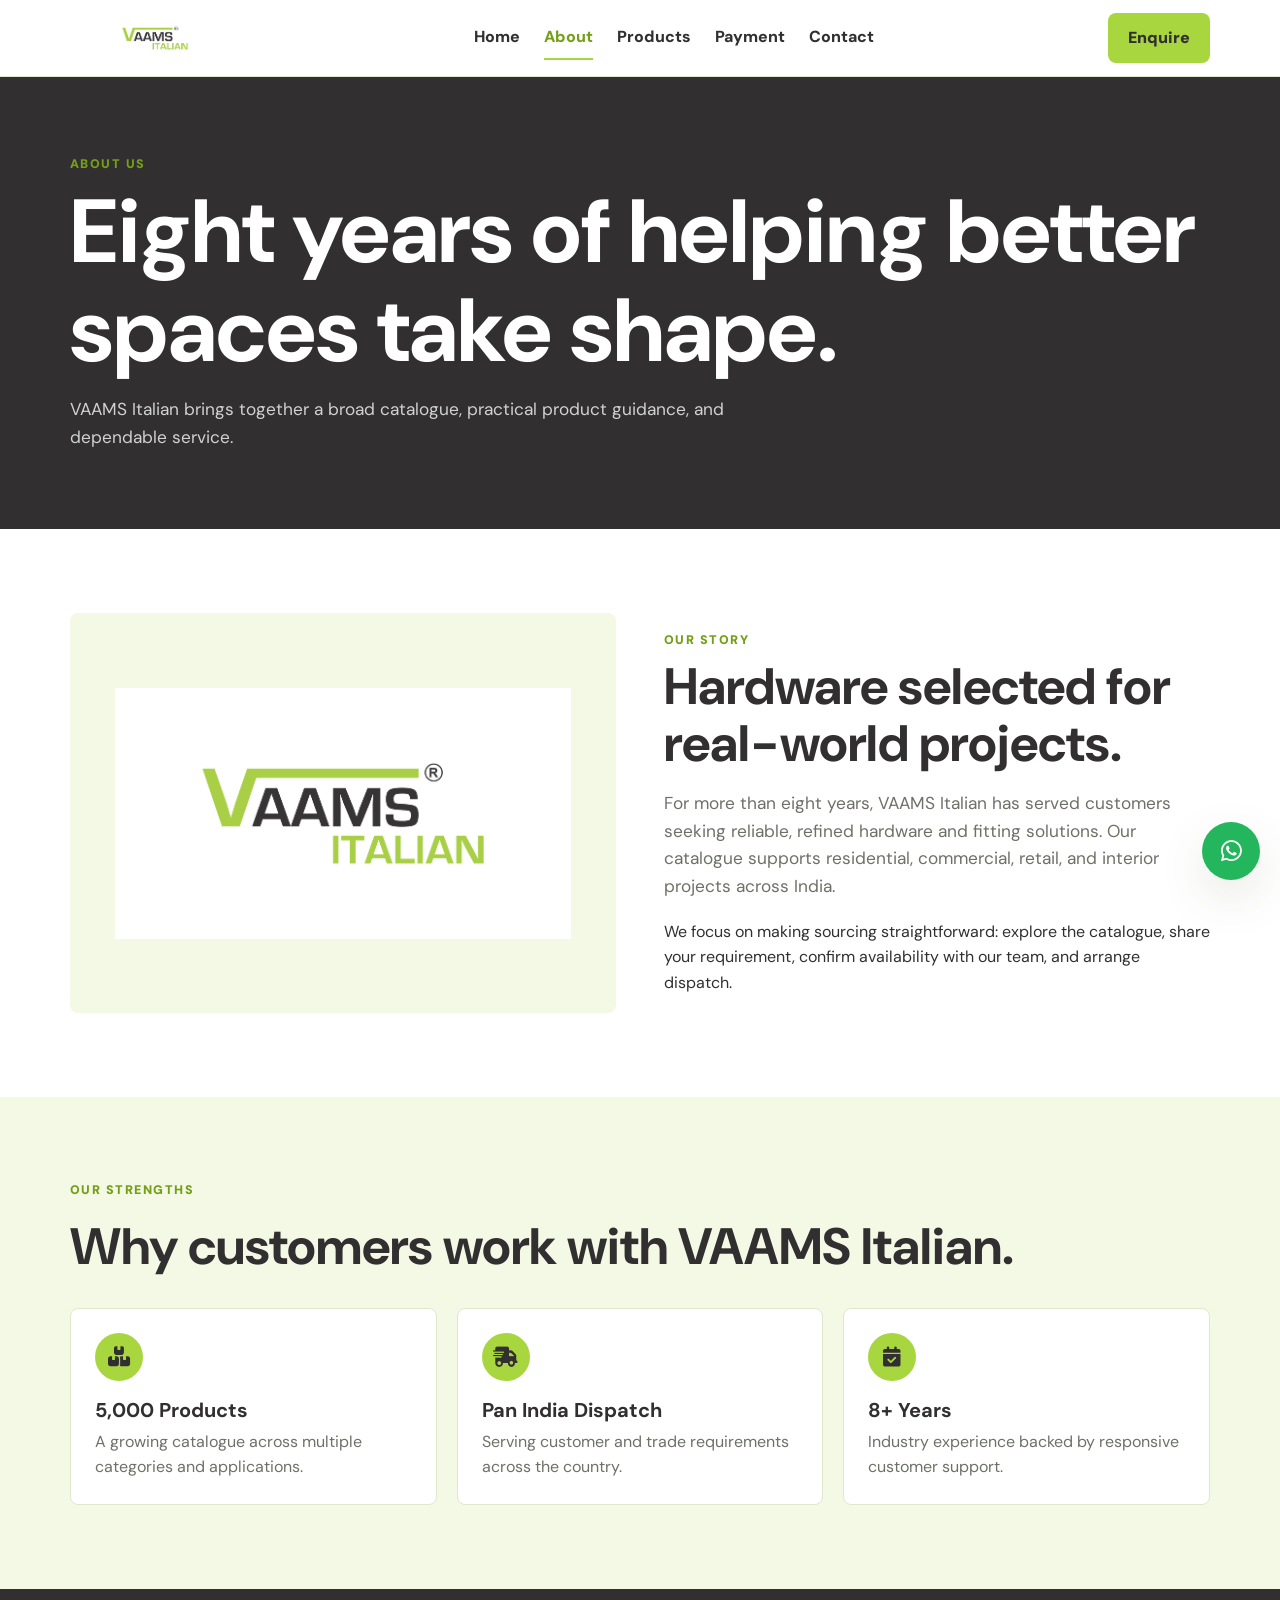
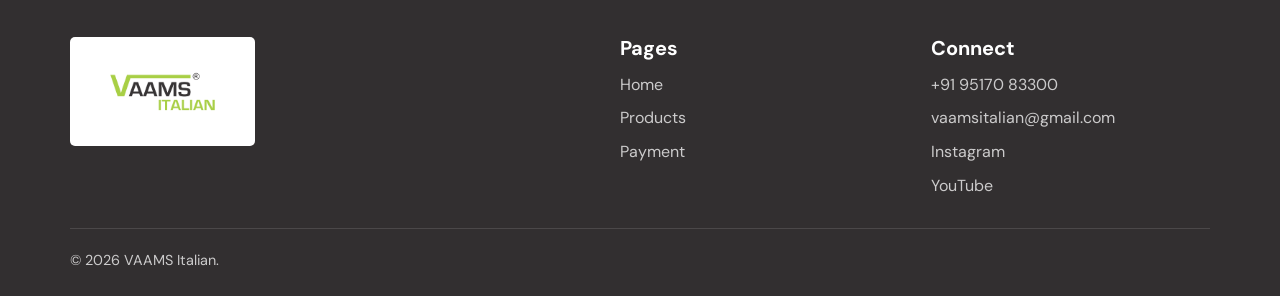
==== about.html @ 6707b345 "Rebuild VAAMS Italian static website" ====
<!doctype html><html lang="en"><head><meta charset="utf-8"><meta name="viewport" content="width=device-width,initial-scale=1"><title>About | VAAMS Italian</title><link rel="preconnect" href="https://fonts.googleapis.com"><link rel="preconnect" href="https://fonts.gstatic.com" crossorigin><link href="https://fonts.googleapis.com/css2?family=DM+Sans:wght@400;500;600;700;800;900&display=swap" rel="stylesheet"><link rel="stylesheet" href="https://cdnjs.cloudflare.com/ajax/libs/font-awesome/6.5.2/css/all.min.css"><link rel="stylesheet" href="style.css"></head><body>
<header class="site-header"><nav class="container nav"><a class="logo" href="index.html"><img src="assets/vaams-logo.png" alt="VAAMS Italian"></a><div class="nav-links"><a href="index.html">Home</a><a href="about.html">About</a><a href="products.html">Products</a><a href="payment.html">Payment</a><a href="contact.html">Contact</a></div><div class="nav-actions"><a class="btn" data-whatsapp target="_blank">Enquire</a><button class="menu-toggle" aria-label="Open menu"><i class="fa-solid fa-bars"></i></button></div></nav></header>
<main><section class="page-hero"><div class="container"><p class="eyebrow">About us</p><h1>Eight years of helping better spaces take shape.</h1><p class="lead">VAAMS Italian brings together a broad catalogue, practical product guidance, and dependable service.</p></div></section><section class="section"><div class="container split"><div class="brand-showcase"><img src="assets/vaams-logo.png" alt="VAAMS Italian logo"></div><div><p class="eyebrow">Our story</p><h2>Hardware selected for real-world projects.</h2><p class="lead" style="margin-top:18px">For more than eight years, VAAMS Italian has served customers seeking reliable, refined hardware and fitting solutions. Our catalogue supports residential, commercial, retail, and interior projects across India.</p><p style="margin-top:18px">We focus on making sourcing straightforward: explore the catalogue, share your requirement, confirm availability with our team, and arrange dispatch.</p></div></div></section><section class="section soft-section"><div class="container"><div class="section-head"><p class="eyebrow">Our strengths</p><h2>Why customers work with VAAMS Italian.</h2></div><div class="feature-grid"><article class="feature-card"><span class="feature-icon"><i class="fa-solid fa-boxes-stacked"></i></span><h3>5,000 Products</h3><p>A growing catalogue across multiple categories and applications.</p></article><article class="feature-card"><span class="feature-icon"><i class="fa-solid fa-truck-fast"></i></span><h3>Pan India Dispatch</h3><p>Serving customer and trade requirements across the country.</p></article><article class="feature-card"><span class="feature-icon"><i class="fa-solid fa-calendar-check"></i></span><h3>8+ Years</h3><p>Industry experience backed by responsive customer support.</p></article></div></div></section></main>
<footer class="footer"><div class="container footer-grid"><div><img class="footer-logo" src="assets/vaams-logo.png" alt="VAAMS Italian"></div><div><h3>Pages</h3><div class="footer-links"><a href="index.html">Home</a><a href="products.html">Products</a><a href="payment.html">Payment</a></div></div><div><h3>Connect</h3><div class="footer-links"><a data-phone></a><a data-email></a><a data-instagram target="_blank">Instagram</a><a data-youtube target="_blank">YouTube</a></div></div></div><div class="container footer-bottom">&copy; <span data-year></span> VAAMS Italian.</div></footer><a class="floating-whatsapp" data-whatsapp target="_blank"><i class="fa-brands fa-whatsapp"></i></a><script src="app.js"></script></body></html>
---- style.css ----
:root {
  --green: #a8d63f;
  --green-dark: #759f18;
  --green-soft: #f3f9e5;
  --charcoal: #322f30;
  --muted: #6d7168;
  --white: #fff;
  --line: #dfe8cf;
  --shadow: 0 18px 48px rgba(67, 82, 39, .12);
  --radius: 8px;
}

* { box-sizing: border-box; }
html { scroll-behavior: smooth; }
body {
  margin: 0;
  color: var(--charcoal);
  background: var(--white);
  font-family: "DM Sans", system-ui, sans-serif;
  line-height: 1.6;
}
body.menu-open { overflow: hidden; }
a { color: inherit; text-decoration: none; }
img { display: block; max-width: 100%; }
button, input, select, textarea { font: inherit; }
button { cursor: pointer; }
.container { width: min(1140px, calc(100% - 32px)); margin: 0 auto; }
.section { padding: 84px 0; }
.soft-section { background: var(--green-soft); }
.eyebrow {
  margin: 0 0 8px;
  color: var(--green-dark);
  font-size: .78rem;
  font-weight: 900;
  letter-spacing: .12em;
  text-transform: uppercase;
}
h1, h2, h3 { margin: 0; line-height: 1.1; letter-spacing: 0; }
h1 { font-size: clamp(2.65rem, 7vw, 5.7rem); }
h2 { font-size: clamp(2rem, 4vw, 3.35rem); }
h3 { font-size: 1.25rem; }
p { margin: 0; }
.lead { color: var(--muted); font-size: 1.08rem; max-width: 720px; }
.section-head { display: grid; gap: 10px; margin-bottom: 32px; }
.btn {
  display: inline-flex;
  align-items: center;
  justify-content: center;
  gap: 9px;
  min-height: 46px;
  padding: 11px 19px;
  border: 1px solid transparent;
  border-radius: var(--radius);
  color: var(--charcoal);
  background: var(--green);
  font-weight: 900;
  transition: .2s ease;
}
.btn:hover { background: var(--green-dark); color: #fff; transform: translateY(-1px); }
.btn-outline { border-color: var(--green); background: transparent; }
.btn-outline:hover { background: var(--green); color: var(--charcoal); }
.btn-white { background: #fff; color: var(--charcoal); }
.btn-white:hover { background: var(--green); color: var(--charcoal); }

.site-header {
  position: sticky;
  top: 0;
  z-index: 50;
  background: rgba(255,255,255,.96);
  border-bottom: 1px solid var(--line);
  backdrop-filter: blur(14px);
}
.nav { min-height: 76px; display: flex; align-items: center; justify-content: space-between; gap: 22px; }
.logo { display: flex; align-items: center; width: 170px; height: 58px; overflow: hidden; }
.logo img { width: 100%; height: 100%; object-fit: contain; }
.nav-links { display: flex; align-items: center; gap: 24px; font-weight: 800; }
.nav-links a { padding: 8px 0; border-bottom: 2px solid transparent; }
.nav-links a:hover, .nav-links a.active { color: var(--green-dark); border-color: var(--green); }
.nav-actions { display: flex; gap: 10px; }
.menu-toggle {
  display: none;
  width: 44px;
  height: 44px;
  border: 1px solid var(--line);
  border-radius: var(--radius);
  background: #fff;
  color: var(--charcoal);
}

.hero {
  min-height: calc(100vh - 76px);
  display: grid;
  align-items: center;
  overflow: hidden;
  background: var(--charcoal);
  color: #fff;
  position: relative;
}
.hero::after {
  content: "";
  position: absolute;
  inset: 0;
  background: linear-gradient(90deg, rgba(50,47,48,.94), rgba(50,47,48,.66) 55%, rgba(50,47,48,.25));
}
.hero-bg { position: absolute; inset: 0; width: 100%; height: 100%; object-fit: cover; opacity: .75; }
.hero-content { position: relative; z-index: 2; padding: 90px 0; }
.hero-copy { max-width: 780px; display: grid; gap: 22px; }
.hero-copy .lead { color: rgba(255,255,255,.82); font-size: 1.18rem; }
.hero-actions { display: flex; flex-wrap: wrap; gap: 12px; }
.hero-brand { color: var(--green); }
.page-hero { padding: 78px 0; background: var(--charcoal); color: #fff; }
.page-hero .lead { margin-top: 16px; color: rgba(255,255,255,.78); }

.usp-grid, .feature-grid, .product-grid, .contact-grid, .payment-grid {
  display: grid;
  gap: 20px;
}
.video-grid { display: grid; grid-template-columns: repeat(2, minmax(0, 1fr)); gap: 20px; }
.video-card { overflow: hidden; border: 1px solid var(--line); border-radius: var(--radius); background: #fff; box-shadow: var(--shadow); }
.video-card iframe, .video-card video { display: block; width: 100%; aspect-ratio: 16 / 9; border: 0; background: var(--charcoal); }
.video-copy { padding: 18px; }
.video-copy p { margin-top: 7px; color: var(--muted); }
.usp-grid { grid-template-columns: repeat(3, minmax(0, 1fr)); margin-top: -42px; position: relative; z-index: 3; }
.usp-card, .feature-card, .product-card, .panel {
  border: 1px solid var(--line);
  border-radius: var(--radius);
  background: #fff;
  box-shadow: var(--shadow);
}
.usp-card { padding: 25px; display: flex; align-items: center; gap: 16px; }
.usp-icon, .feature-icon {
  display: grid; place-items: center; flex: 0 0 auto;
  width: 48px; height: 48px; border-radius: 50%;
  background: var(--green); color: var(--charcoal); font-size: 1.25rem;
}
.usp-card strong { display: block; font-size: 1.45rem; }
.usp-card span { color: var(--muted); }
.split { display: grid; grid-template-columns: 1fr 1fr; gap: 48px; align-items: center; }
.brand-showcase { min-height: 400px; display: grid; place-items: center; padding: 45px; background: var(--green-soft); border-radius: var(--radius); }
.brand-showcase img { width: min(520px, 100%); }
.feature-grid { grid-template-columns: repeat(3, minmax(0, 1fr)); }
.feature-card { padding: 24px; box-shadow: none; }
.feature-card .feature-icon { margin-bottom: 18px; }
.feature-card p { margin-top: 8px; color: var(--muted); }
.cta-band { padding: 44px 0; background: var(--green); }
.cta-inner { display: flex; align-items: center; justify-content: space-between; gap: 24px; }

.catalog-toolbar {
  display: grid;
  grid-template-columns: minmax(220px, 1fr) minmax(200px, 300px);
  gap: 12px;
  margin-bottom: 22px;
}
.input, .select, .textarea {
  width: 100%;
  min-height: 46px;
  padding: 11px 13px;
  border: 1px solid var(--line);
  border-radius: var(--radius);
  background: #fff;
  color: var(--charcoal);
  outline: none;
}
.input:focus, .select:focus, .textarea:focus { border-color: var(--green-dark); box-shadow: 0 0 0 3px rgba(168,214,63,.2); }
.category-tabs { display: flex; flex-wrap: wrap; gap: 8px; margin-bottom: 26px; }
.category-tab {
  min-height: 38px; padding: 7px 14px; border: 1px solid var(--line);
  border-radius: 999px; background: #fff; font-weight: 800;
}
.category-tab.active, .category-tab:hover { border-color: var(--green); background: var(--green); }
.product-grid { grid-template-columns: repeat(3, minmax(0, 1fr)); }
.product-card { overflow: hidden; box-shadow: none; }
.product-card img { width: 100%; aspect-ratio: 4 / 3; object-fit: cover; background: var(--green-soft); }
.product-content { padding: 19px; }
.product-category { display: inline-block; margin-bottom: 10px; color: var(--green-dark); font-size: .77rem; font-weight: 900; text-transform: uppercase; }
.product-card p { margin-top: 9px; color: var(--muted); font-size: .94rem; }
.product-code { margin-top: 13px; font-size: .8rem; font-weight: 800; }
.catalog-status { padding: 24px; border: 1px dashed var(--line); border-radius: var(--radius); color: var(--muted); }

.payment-grid { grid-template-columns: .8fr 1.2fr; align-items: start; }
.panel { padding: 28px; box-shadow: none; }
.panel p + p { margin-top: 10px; }
.lock-box { display: grid; gap: 15px; text-align: center; }
.lock-icon { display: grid; place-items: center; width: 82px; height: 82px; margin: 0 auto; border-radius: 50%; background: var(--green-soft); color: var(--green-dark); font-size: 2rem; }
.unlock-row { display: grid; grid-template-columns: 1fr auto; gap: 10px; }
.payment-reveal { display: none; text-align: center; }
.payment-reveal.visible { display: grid; gap: 18px; }
.payment-reveal img { width: 240px; height: 240px; margin: 0 auto; border: 12px solid var(--green-soft); }
.payment-note { padding: 14px; border-left: 4px solid var(--green); background: var(--green-soft); color: var(--muted); }
.status-message { min-height: 24px; color: #a02727; font-weight: 800; }

.contact-grid { grid-template-columns: .85fr 1.15fr; align-items: start; }
.contact-list { display: grid; gap: 15px; margin-top: 22px; }
.contact-item { display: flex; gap: 14px; align-items: flex-start; }
.contact-item i { color: var(--green-dark); margin-top: 5px; }
.socials { display: flex; gap: 10px; margin-top: 24px; }
.social-link { display: grid; place-items: center; width: 44px; height: 44px; border-radius: 50%; background: var(--charcoal); color: #fff; }
.social-link:hover { background: var(--green); color: var(--charcoal); }
.form-grid { display: grid; grid-template-columns: 1fr 1fr; gap: 14px; }
.field.full { grid-column: 1 / -1; }
label { display: block; margin-bottom: 6px; font-size: .88rem; font-weight: 800; }
.textarea { min-height: 130px; resize: vertical; }

.footer { padding: 48px 0 24px; background: var(--charcoal); color: rgba(255,255,255,.75); }
.footer-grid { display: grid; grid-template-columns: 1.3fr .7fr .7fr; gap: 32px; }
.footer-logo { width: 185px; padding: 8px; background: #fff; border-radius: 5px; }
.footer h3 { color: #fff; margin-bottom: 13px; }
.footer-links { display: grid; gap: 8px; }
.footer a:hover { color: var(--green); }
.footer-bottom { margin-top: 30px; padding-top: 20px; border-top: 1px solid rgba(255,255,255,.12); font-size: .9rem; }
.floating-whatsapp {
  position: fixed; right: 20px; bottom: 20px; z-index: 30;
  display: grid; place-items: center; width: 58px; height: 58px;
  border-radius: 50%; background: #24b65d; color: #fff; font-size: 1.5rem; box-shadow: var(--shadow);
}

@media (max-width: 900px) {
  .menu-toggle { display: grid; place-items: center; }
  .nav-actions .btn { display: none; }
  .nav-links {
    position: fixed; inset: 76px 0 auto 0; display: none; flex-direction: column;
    align-items: stretch; padding: 22px; background: #fff; border-bottom: 1px solid var(--line);
  }
  .nav-links.open { display: flex; }
  .nav-links a { padding: 11px 0; }
  .usp-grid, .feature-grid, .product-grid { grid-template-columns: repeat(2, minmax(0, 1fr)); }
  .split, .contact-grid, .payment-grid { grid-template-columns: 1fr; }
  .footer-grid { grid-template-columns: 1fr 1fr; }
}

@media (max-width: 620px) {
  .section { padding: 64px 0; }
  .logo { width: 145px; }
  .hero { min-height: 700px; }
  .usp-grid { margin-top: 0; padding-top: 18px; }
  .usp-grid, .feature-grid, .product-grid, .video-grid, .footer-grid, .form-grid { grid-template-columns: 1fr; }
  .catalog-toolbar, .unlock-row { grid-template-columns: 1fr; }
  .cta-inner { align-items: flex-start; flex-direction: column; }
  .field.full { grid-column: auto; }
}
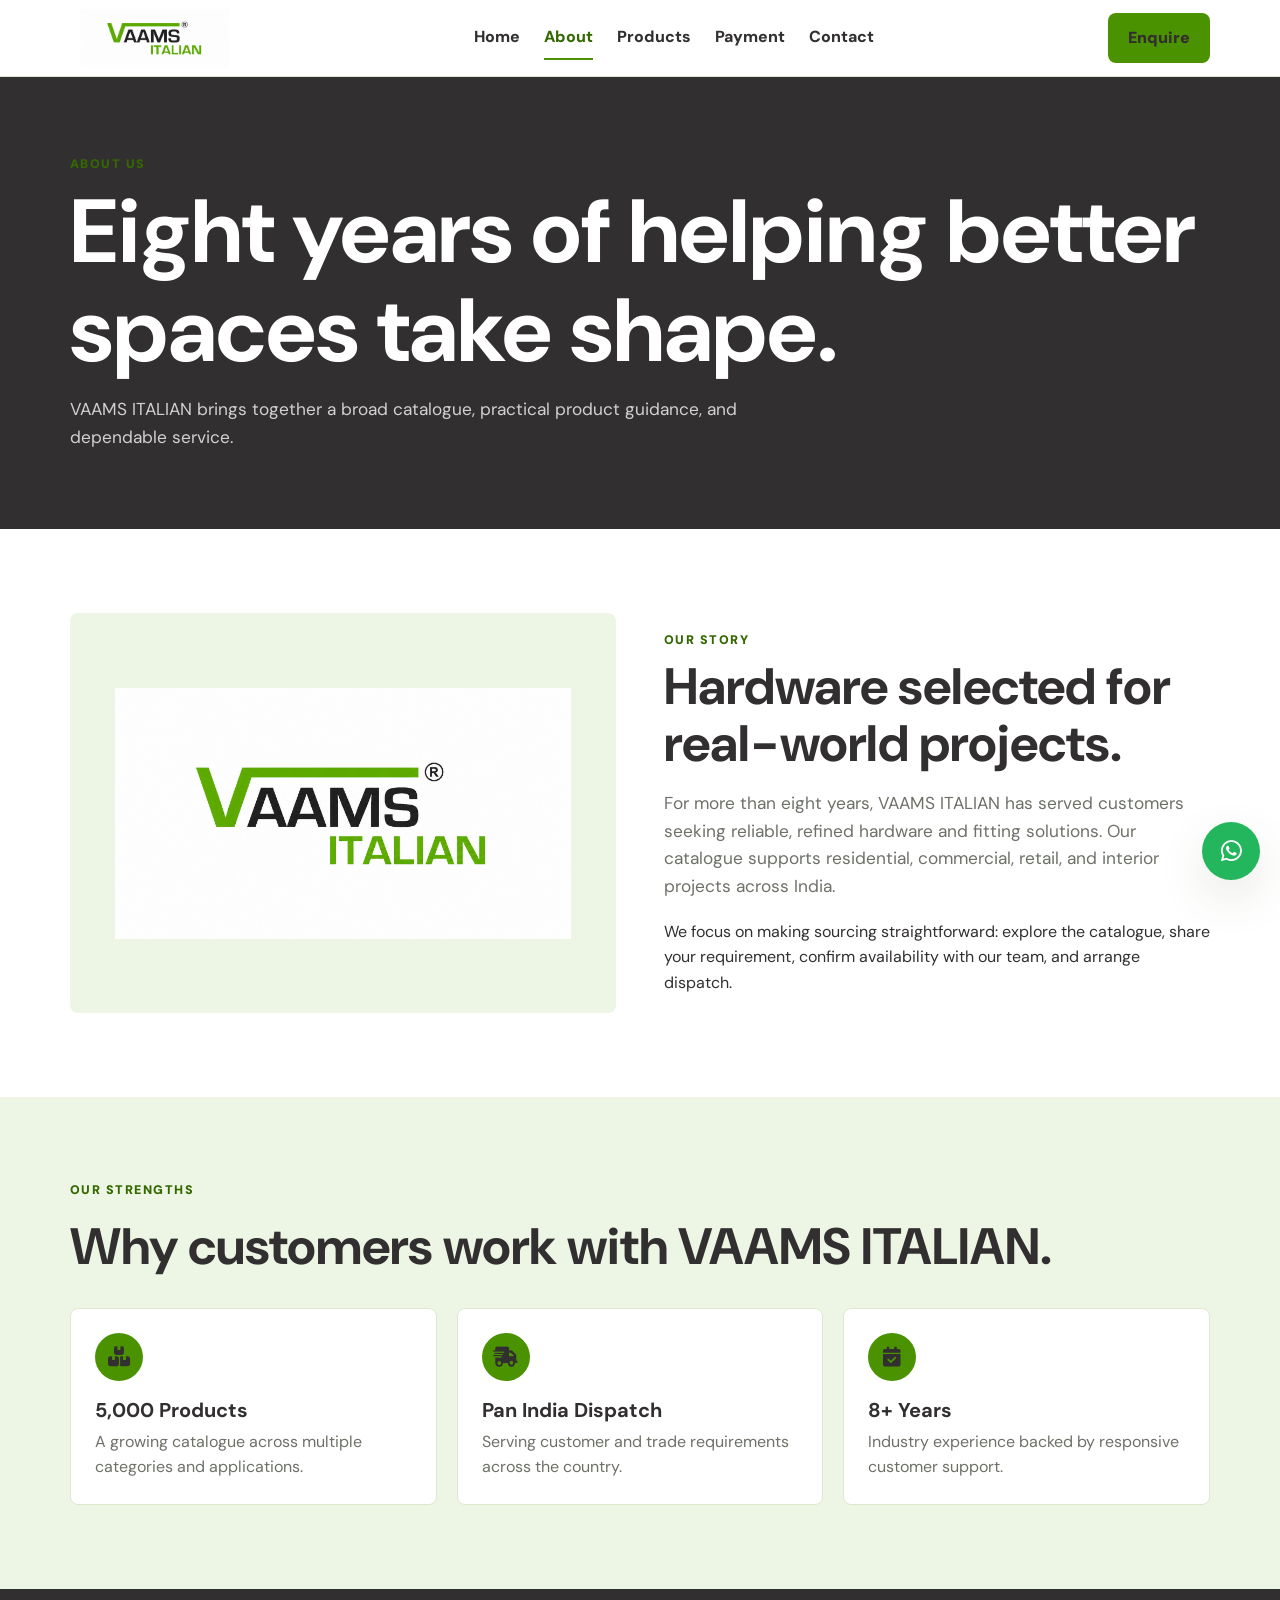
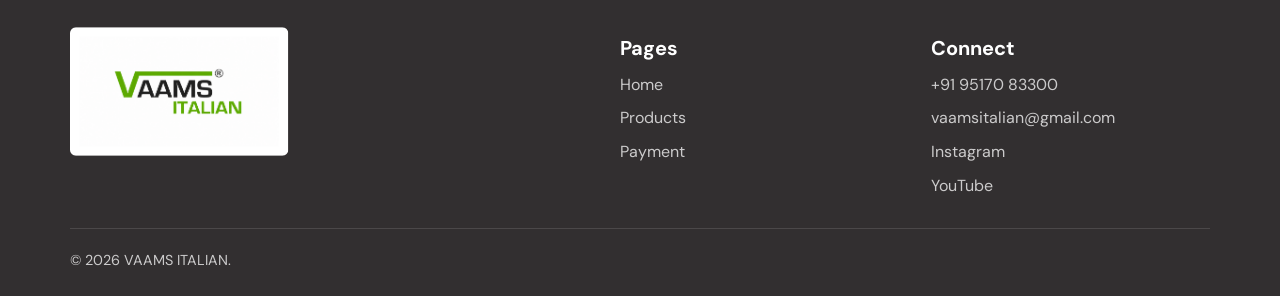
==== commit 70e515bc: "Capitalize VAAMS ITALIAN brand name" ====
--- a/about.html
+++ b/about.html
@@ -1,4 +1,4 @@
-<!doctype html><html lang="en"><head><meta charset="utf-8"><meta name="viewport" content="width=device-width,initial-scale=1"><title>About | VAAMS Italian</title><link rel="preconnect" href="https://fonts.googleapis.com"><link rel="preconnect" href="https://fonts.gstatic.com" crossorigin><link href="https://fonts.googleapis.com/css2?family=DM+Sans:wght@400;500;600;700;800;900&display=swap" rel="stylesheet"><link rel="stylesheet" href="https://cdnjs.cloudflare.com/ajax/libs/font-awesome/6.5.2/css/all.min.css"><link rel="stylesheet" href="style.css"></head><body>
-<header class="site-header"><nav class="container nav"><a class="logo" href="index.html"><img src="assets/vaams-logo.png" alt="VAAMS Italian"></a><div class="nav-links"><a href="index.html">Home</a><a href="about.html">About</a><a href="products.html">Products</a><a href="payment.html">Payment</a><a href="contact.html">Contact</a></div><div class="nav-actions"><a class="btn" data-whatsapp target="_blank">Enquire</a><button class="menu-toggle" aria-label="Open menu"><i class="fa-solid fa-bars"></i></button></div></nav></header>
-<main><section class="page-hero"><div class="container"><p class="eyebrow">About us</p><h1>Eight years of helping better spaces take shape.</h1><p class="lead">VAAMS Italian brings together a broad catalogue, practical product guidance, and dependable service.</p></div></section><section class="section"><div class="container split"><div class="brand-showcase"><img src="assets/vaams-logo.png" alt="VAAMS Italian logo"></div><div><p class="eyebrow">Our story</p><h2>Hardware selected for real-world projects.</h2><p class="lead" style="margin-top:18px">For more than eight years, VAAMS Italian has served customers seeking reliable, refined hardware and fitting solutions. Our catalogue supports residential, commercial, retail, and interior projects across India.</p><p style="margin-top:18px">We focus on making sourcing straightforward: explore the catalogue, share your requirement, confirm availability with our team, and arrange dispatch.</p></div></div></section><section class="section soft-section"><div class="container"><div class="section-head"><p class="eyebrow">Our strengths</p><h2>Why customers work with VAAMS Italian.</h2></div><div class="feature-grid"><article class="feature-card"><span class="feature-icon"><i class="fa-solid fa-boxes-stacked"></i></span><h3>5,000 Products</h3><p>A growing catalogue across multiple categories and applications.</p></article><article class="feature-card"><span class="feature-icon"><i class="fa-solid fa-truck-fast"></i></span><h3>Pan India Dispatch</h3><p>Serving customer and trade requirements across the country.</p></article><article class="feature-card"><span class="feature-icon"><i class="fa-solid fa-calendar-check"></i></span><h3>8+ Years</h3><p>Industry experience backed by responsive customer support.</p></article></div></div></section></main>
-<footer class="footer"><div class="container footer-grid"><div><img class="footer-logo" src="assets/vaams-logo.png" alt="VAAMS Italian"></div><div><h3>Pages</h3><div class="footer-links"><a href="index.html">Home</a><a href="products.html">Products</a><a href="payment.html">Payment</a></div></div><div><h3>Connect</h3><div class="footer-links"><a data-phone></a><a data-email></a><a data-instagram target="_blank">Instagram</a><a data-youtube target="_blank">YouTube</a></div></div></div><div class="container footer-bottom">&copy; <span data-year></span> VAAMS Italian.</div></footer><a class="floating-whatsapp" data-whatsapp target="_blank"><i class="fa-brands fa-whatsapp"></i></a><script src="app.js"></script></body></html>
+<!doctype html><html lang="en"><head><meta charset="utf-8"><meta name="viewport" content="width=device-width,initial-scale=1"><title>About | VAAMS ITALIAN</title><link rel="preconnect" href="https://fonts.googleapis.com"><link rel="preconnect" href="https://fonts.gstatic.com" crossorigin><link href="https://fonts.googleapis.com/css2?family=DM+Sans:wght@400;500;600;700;800;900&display=swap" rel="stylesheet"><link rel="stylesheet" href="https://cdnjs.cloudflare.com/ajax/libs/font-awesome/6.5.2/css/all.min.css"><link rel="stylesheet" href="style.css"></head><body>
+<header class="site-header"><nav class="container nav"><a class="logo" href="index.html"><img src="assets/vaams-logo.png" alt="VAAMS ITALIAN"></a><div class="nav-links"><a href="index.html">Home</a><a href="about.html">About</a><a href="products.html">Products</a><a href="payment.html">Payment</a><a href="contact.html">Contact</a></div><div class="nav-actions"><a class="btn" data-whatsapp target="_blank">Enquire</a><button class="menu-toggle" aria-label="Open menu"><i class="fa-solid fa-bars"></i></button></div></nav></header>
+<main><section class="page-hero"><div class="container"><p class="eyebrow">About us</p><h1>Eight years of helping better spaces take shape.</h1><p class="lead">VAAMS ITALIAN brings together a broad catalogue, practical product guidance, and dependable service.</p></div></section><section class="section"><div class="container split"><div class="brand-showcase"><img src="assets/vaams-logo.png" alt="VAAMS ITALIAN logo"></div><div><p class="eyebrow">Our story</p><h2>Hardware selected for real-world projects.</h2><p class="lead" style="margin-top:18px">For more than eight years, VAAMS ITALIAN has served customers seeking reliable, refined hardware and fitting solutions. Our catalogue supports residential, commercial, retail, and interior projects across India.</p><p style="margin-top:18px">We focus on making sourcing straightforward: explore the catalogue, share your requirement, confirm availability with our team, and arrange dispatch.</p></div></div></section><section class="section soft-section"><div class="container"><div class="section-head"><p class="eyebrow">Our strengths</p><h2>Why customers work with VAAMS ITALIAN.</h2></div><div class="feature-grid"><article class="feature-card"><span class="feature-icon"><i class="fa-solid fa-boxes-stacked"></i></span><h3>5,000 Products</h3><p>A growing catalogue across multiple categories and applications.</p></article><article class="feature-card"><span class="feature-icon"><i class="fa-solid fa-truck-fast"></i></span><h3>Pan India Dispatch</h3><p>Serving customer and trade requirements across the country.</p></article><article class="feature-card"><span class="feature-icon"><i class="fa-solid fa-calendar-check"></i></span><h3>8+ Years</h3><p>Industry experience backed by responsive customer support.</p></article></div></div></section></main>
+<footer class="footer"><div class="container footer-grid"><div><img class="footer-logo" src="assets/vaams-logo.png" alt="VAAMS ITALIAN"></div><div><h3>Pages</h3><div class="footer-links"><a href="index.html">Home</a><a href="products.html">Products</a><a href="payment.html">Payment</a></div></div><div><h3>Connect</h3><div class="footer-links"><a data-phone></a><a data-email></a><a data-instagram target="_blank">Instagram</a><a data-youtube target="_blank">YouTube</a></div></div></div><div class="container footer-bottom">&copy; <span data-year></span> VAAMS ITALIAN.</div></footer><a class="floating-whatsapp" data-whatsapp target="_blank"><i class="fa-brands fa-whatsapp"></i></a><script src="app.js"></script></body></html>
--- a/style.css
+++ b/style.css
@@ -1,7 +1,7 @@
 :root {
-  --green: #a8d63f;
-  --green-dark: #759f18;
-  --green-soft: #f3f9e5;
+  --green: #4b9200;
+  --green-dark: #346800;
+  --green-soft: #edf6e4;
   --charcoal: #322f30;
   --muted: #6d7168;
   --white: #fff;
@@ -72,7 +72,7 @@
 }
 .nav { min-height: 76px; display: flex; align-items: center; justify-content: space-between; gap: 22px; }
 .logo { display: flex; align-items: center; width: 170px; height: 58px; overflow: hidden; }
-.logo img { width: 100%; height: 100%; object-fit: contain; }
+.logo img { width: 100%; height: 100%; object-fit: contain; transform: scale(1.4); }
 .nav-links { display: flex; align-items: center; gap: 24px; font-weight: 800; }
 .nav-links a { padding: 8px 0; border-bottom: 2px solid transparent; }
 .nav-links a:hover, .nav-links a.active { color: var(--green-dark); border-color: var(--green); }
@@ -115,9 +115,47 @@
   display: grid;
   gap: 20px;
 }
-.video-grid { display: grid; grid-template-columns: repeat(2, minmax(0, 1fr)); gap: 20px; }
-.video-card { overflow: hidden; border: 1px solid var(--line); border-radius: var(--radius); background: #fff; box-shadow: var(--shadow); }
-.video-card iframe, .video-card video { display: block; width: 100%; aspect-ratio: 16 / 9; border: 0; background: var(--charcoal); }
+.stories-section { overflow: hidden; }
+.stories-heading { text-align: center; }
+.stories-shell { position: relative; width: 100%; }
+.video-grid {
+  display: flex; gap: 20px; overflow-x: auto; scroll-snap-type: x mandatory;
+  scrollbar-width: none; padding: 8px max(24px, calc((100vw - 1140px) / 2)) 24px;
+}
+.video-grid::-webkit-scrollbar { display: none; }
+.video-grid.single-story { justify-content: center; }
+.stories-shell.single-story .story-arrow { display: none; }
+.video-card {
+  position: relative; flex: 0 0 clamp(245px, 21vw, 340px); overflow: hidden;
+  border: 1px solid var(--line); border-radius: 18px; background: var(--charcoal);
+  box-shadow: var(--shadow); scroll-snap-align: start;
+}
+.video-card iframe, .video-card video { display: block; width: 100%; aspect-ratio: 9 / 16; border: 0; object-fit: cover; background: var(--charcoal); }
+.video-card .video-copy {
+  position: absolute; right: 0; bottom: 0; left: 0; padding: 42px 16px 16px;
+  color: #fff; background: linear-gradient(transparent, rgba(0,0,0,.72)); pointer-events: none;
+}
+.video-card .video-copy h3 { font-size: 1rem; }
+.story-arrow {
+  position: absolute; top: 50%; z-index: 4; display: grid; place-items: center;
+  width: 50px; height: 50px; border: 1px solid var(--line); border-radius: 50%;
+  background: #fff; color: var(--charcoal); box-shadow: var(--shadow); transform: translateY(-50%);
+}
+.story-arrow:hover { background: var(--green); }
+.story-prev { left: 8px; }
+.story-next { right: 8px; }
+.story-sound {
+  position: absolute; top: 13px; right: 13px; z-index: 3; display: grid; place-items: center;
+  width: 38px; height: 38px; border: 0; border-radius: 50%; background: rgba(0,0,0,.55); color: #fff;
+}
+.video-link-card {
+  display: grid; place-items: center; align-content: center; gap: 10px;
+  width: 100%; aspect-ratio: 9 / 16; padding: 24px; text-align: center;
+  background: var(--charcoal); color: #fff;
+}
+.video-link-card i { color: var(--green); font-size: 2.8rem; }
+.video-link-card span { color: rgba(255,255,255,.7); font-size: .9rem; max-width: 340px; }
+.video-link-card:hover strong { color: var(--green); }
 .video-copy { padding: 18px; }
 .video-copy p { margin-top: 7px; color: var(--muted); }
 .usp-grid { grid-template-columns: repeat(3, minmax(0, 1fr)); margin-top: -42px; position: relative; z-index: 3; }
@@ -177,7 +215,8 @@
 .product-code { margin-top: 13px; font-size: .8rem; font-weight: 800; }
 .catalog-status { padding: 24px; border: 1px dashed var(--line); border-radius: var(--radius); color: var(--muted); }
 
-.payment-grid { grid-template-columns: .8fr 1.2fr; align-items: start; }
+.payment-grid { grid-template-columns: minmax(0, 680px); justify-content: center; align-items: start; }
+.payment-grid:has(.payment-reveal.visible) { grid-template-columns: minmax(0, 520px) minmax(0, 520px); }
 .panel { padding: 28px; box-shadow: none; }
 .panel p + p { margin-top: 10px; }
 .lock-box { display: grid; gap: 15px; text-align: center; }
@@ -203,7 +242,7 @@
 
 .footer { padding: 48px 0 24px; background: var(--charcoal); color: rgba(255,255,255,.75); }
 .footer-grid { display: grid; grid-template-columns: 1.3fr .7fr .7fr; gap: 32px; }
-.footer-logo { width: 185px; padding: 8px; background: #fff; border-radius: 5px; }
+.footer-logo { width: 185px; padding: 8px; background: #fff; border-radius: 5px; transform: scale(1.18); transform-origin: left center; }
 .footer h3 { color: #fff; margin-bottom: 13px; }
 .footer-links { display: grid; gap: 8px; }
 .footer a:hover { color: var(--green); }
@@ -233,7 +272,9 @@
   .logo { width: 145px; }
   .hero { min-height: 700px; }
   .usp-grid { margin-top: 0; padding-top: 18px; }
-  .usp-grid, .feature-grid, .product-grid, .video-grid, .footer-grid, .form-grid { grid-template-columns: 1fr; }
+  .usp-grid, .feature-grid, .product-grid, .footer-grid, .form-grid { grid-template-columns: 1fr; }
+  .video-grid { padding-right: 18px; padding-left: 18px; }
+  .story-arrow { width: 44px; height: 44px; }
   .catalog-toolbar, .unlock-row { grid-template-columns: 1fr; }
   .cta-inner { align-items: flex-start; flex-direction: column; }
   .field.full { grid-column: auto; }
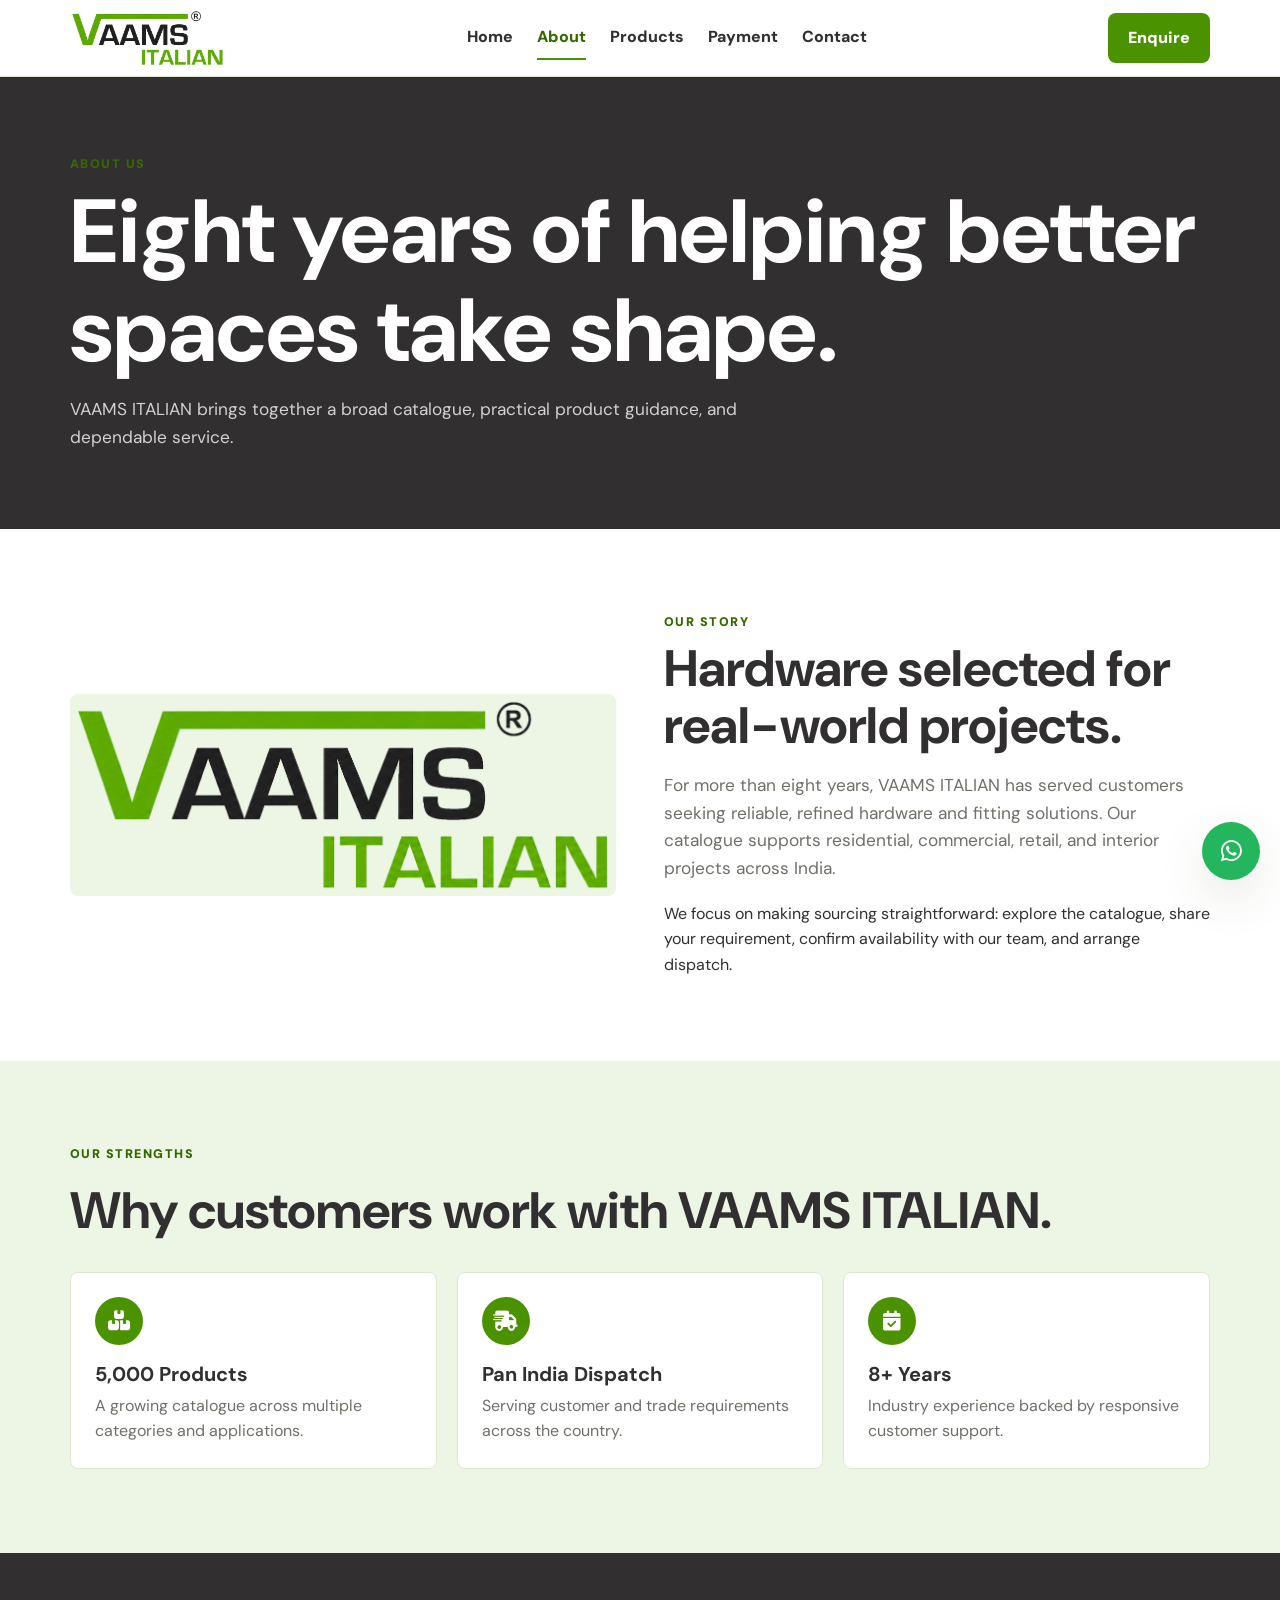
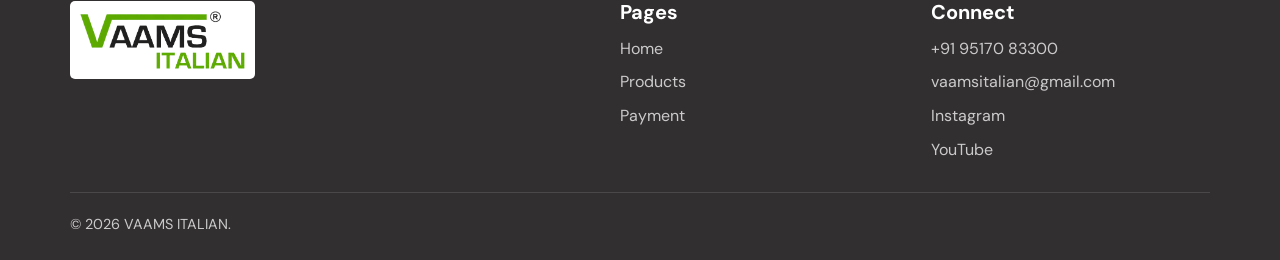
==== commit cf0b9a18: "Use transparent VAAMS logo" ====
--- a/about.html
+++ b/about.html
@@ -1,4 +1,4 @@
 <!doctype html><html lang="en"><head><meta charset="utf-8"><meta name="viewport" content="width=device-width,initial-scale=1"><title>About | VAAMS ITALIAN</title><link rel="preconnect" href="https://fonts.googleapis.com"><link rel="preconnect" href="https://fonts.gstatic.com" crossorigin><link href="https://fonts.googleapis.com/css2?family=DM+Sans:wght@400;500;600;700;800;900&display=swap" rel="stylesheet"><link rel="stylesheet" href="https://cdnjs.cloudflare.com/ajax/libs/font-awesome/6.5.2/css/all.min.css"><link rel="stylesheet" href="style.css"></head><body>
-<header class="site-header"><nav class="container nav"><a class="logo" href="index.html"><img src="assets/vaams-logo.png" alt="VAAMS ITALIAN"></a><div class="nav-links"><a href="index.html">Home</a><a href="about.html">About</a><a href="products.html">Products</a><a href="payment.html">Payment</a><a href="contact.html">Contact</a></div><div class="nav-actions"><a class="btn" data-whatsapp target="_blank">Enquire</a><button class="menu-toggle" aria-label="Open menu"><i class="fa-solid fa-bars"></i></button></div></nav></header>
-<main><section class="page-hero"><div class="container"><p class="eyebrow">About us</p><h1>Eight years of helping better spaces take shape.</h1><p class="lead">VAAMS ITALIAN brings together a broad catalogue, practical product guidance, and dependable service.</p></div></section><section class="section"><div class="container split"><div class="brand-showcase"><img src="assets/vaams-logo.png" alt="VAAMS ITALIAN logo"></div><div><p class="eyebrow">Our story</p><h2>Hardware selected for real-world projects.</h2><p class="lead" style="margin-top:18px">For more than eight years, VAAMS ITALIAN has served customers seeking reliable, refined hardware and fitting solutions. Our catalogue supports residential, commercial, retail, and interior projects across India.</p><p style="margin-top:18px">We focus on making sourcing straightforward: explore the catalogue, share your requirement, confirm availability with our team, and arrange dispatch.</p></div></div></section><section class="section soft-section"><div class="container"><div class="section-head"><p class="eyebrow">Our strengths</p><h2>Why customers work with VAAMS ITALIAN.</h2></div><div class="feature-grid"><article class="feature-card"><span class="feature-icon"><i class="fa-solid fa-boxes-stacked"></i></span><h3>5,000 Products</h3><p>A growing catalogue across multiple categories and applications.</p></article><article class="feature-card"><span class="feature-icon"><i class="fa-solid fa-truck-fast"></i></span><h3>Pan India Dispatch</h3><p>Serving customer and trade requirements across the country.</p></article><article class="feature-card"><span class="feature-icon"><i class="fa-solid fa-calendar-check"></i></span><h3>8+ Years</h3><p>Industry experience backed by responsive customer support.</p></article></div></div></section></main>
-<footer class="footer"><div class="container footer-grid"><div><img class="footer-logo" src="assets/vaams-logo.png" alt="VAAMS ITALIAN"></div><div><h3>Pages</h3><div class="footer-links"><a href="index.html">Home</a><a href="products.html">Products</a><a href="payment.html">Payment</a></div></div><div><h3>Connect</h3><div class="footer-links"><a data-phone></a><a data-email></a><a data-instagram target="_blank">Instagram</a><a data-youtube target="_blank">YouTube</a></div></div></div><div class="container footer-bottom">&copy; <span data-year></span> VAAMS ITALIAN.</div></footer><a class="floating-whatsapp" data-whatsapp target="_blank"><i class="fa-brands fa-whatsapp"></i></a><script src="app.js"></script></body></html>
+<header class="site-header"><nav class="container nav"><a class="logo" href="index.html"><img src="assets/vaams-logo-transparent.png" alt="VAAMS ITALIAN"></a><div class="nav-links"><a href="index.html">Home</a><a href="about.html">About</a><a href="products.html">Products</a><a href="payment.html">Payment</a><a href="contact.html">Contact</a></div><div class="nav-actions"><a class="btn" data-whatsapp target="_blank">Enquire</a><button class="menu-toggle" aria-label="Open menu"><i class="fa-solid fa-bars"></i></button></div></nav></header>
+<main><section class="page-hero"><div class="container"><p class="eyebrow">About us</p><h1>Eight years of helping better spaces take shape.</h1><p class="lead">VAAMS ITALIAN brings together a broad catalogue, practical product guidance, and dependable service.</p></div></section><section class="section"><div class="container split"><div class="brand-showcase"><img src="assets/vaams-logo-transparent.png" alt="VAAMS ITALIAN logo"></div><div><p class="eyebrow">Our story</p><h2>Hardware selected for real-world projects.</h2><p class="lead" style="margin-top:18px">For more than eight years, VAAMS ITALIAN has served customers seeking reliable, refined hardware and fitting solutions. Our catalogue supports residential, commercial, retail, and interior projects across India.</p><p style="margin-top:18px">We focus on making sourcing straightforward: explore the catalogue, share your requirement, confirm availability with our team, and arrange dispatch.</p></div></div></section><section class="section soft-section"><div class="container"><div class="section-head"><p class="eyebrow">Our strengths</p><h2>Why customers work with VAAMS ITALIAN.</h2></div><div class="feature-grid"><article class="feature-card"><span class="feature-icon"><i class="fa-solid fa-boxes-stacked"></i></span><h3>5,000 Products</h3><p>A growing catalogue across multiple categories and applications.</p></article><article class="feature-card"><span class="feature-icon"><i class="fa-solid fa-truck-fast"></i></span><h3>Pan India Dispatch</h3><p>Serving customer and trade requirements across the country.</p></article><article class="feature-card"><span class="feature-icon"><i class="fa-solid fa-calendar-check"></i></span><h3>8+ Years</h3><p>Industry experience backed by responsive customer support.</p></article></div></div></section></main>
+<footer class="footer"><div class="container footer-grid"><div><img class="footer-logo" src="assets/vaams-logo-transparent.png" alt="VAAMS ITALIAN"></div><div><h3>Pages</h3><div class="footer-links"><a href="index.html">Home</a><a href="products.html">Products</a><a href="payment.html">Payment</a></div></div><div><h3>Connect</h3><div class="footer-links"><a data-phone></a><a data-email></a><a data-instagram target="_blank">Instagram</a><a data-youtube target="_blank">YouTube</a></div></div></div><div class="container footer-bottom">&copy; <span data-year></span> VAAMS ITALIAN.</div></footer><a class="floating-whatsapp" data-whatsapp target="_blank"><i class="fa-brands fa-whatsapp"></i></a><script src="app.js"></script></body></html>
--- a/style.css
+++ b/style.css
@@ -51,16 +51,16 @@
   padding: 11px 19px;
   border: 1px solid transparent;
   border-radius: var(--radius);
-  color: var(--charcoal);
+  color: #fff;
   background: var(--green);
   font-weight: 900;
   transition: .2s ease;
 }
 .btn:hover { background: var(--green-dark); color: #fff; transform: translateY(-1px); }
-.btn-outline { border-color: var(--green); background: transparent; }
-.btn-outline:hover { background: var(--green); color: var(--charcoal); }
+.btn-outline { border-color: var(--green); background: transparent; color: var(--green-dark); }
+.btn-outline:hover { background: var(--green); color: #fff; }
 .btn-white { background: #fff; color: var(--charcoal); }
-.btn-white:hover { background: var(--green); color: var(--charcoal); }
+.btn-white:hover { background: var(--green); color: #fff; }
 
 .site-header {
   position: sticky;
@@ -71,8 +71,8 @@
   backdrop-filter: blur(14px);
 }
 .nav { min-height: 76px; display: flex; align-items: center; justify-content: space-between; gap: 22px; }
-.logo { display: flex; align-items: center; width: 170px; height: 58px; overflow: hidden; }
-.logo img { width: 100%; height: 100%; object-fit: contain; transform: scale(1.4); }
+.logo { display: flex; align-items: center; width: 155px; height: 58px; }
+.logo img { width: 100%; height: 100%; object-fit: contain; }
 .nav-links { display: flex; align-items: center; gap: 24px; font-weight: 800; }
 .nav-links a { padding: 8px 0; border-bottom: 2px solid transparent; }
 .nav-links a:hover, .nav-links a.active { color: var(--green-dark); border-color: var(--green); }
@@ -115,42 +115,14 @@
   display: grid;
   gap: 20px;
 }
-.stories-section { overflow: hidden; }
-.stories-heading { text-align: center; }
-.stories-shell { position: relative; width: 100%; }
-.video-grid {
-  display: flex; gap: 20px; overflow-x: auto; scroll-snap-type: x mandatory;
-  scrollbar-width: none; padding: 8px max(24px, calc((100vw - 1140px) / 2)) 24px;
-}
-.video-grid::-webkit-scrollbar { display: none; }
-.video-grid.single-story { justify-content: center; }
-.stories-shell.single-story .story-arrow { display: none; }
-.video-card {
-  position: relative; flex: 0 0 clamp(245px, 21vw, 340px); overflow: hidden;
-  border: 1px solid var(--line); border-radius: 18px; background: var(--charcoal);
-  box-shadow: var(--shadow); scroll-snap-align: start;
-}
-.video-card iframe, .video-card video { display: block; width: 100%; aspect-ratio: 9 / 16; border: 0; object-fit: cover; background: var(--charcoal); }
-.video-card .video-copy {
-  position: absolute; right: 0; bottom: 0; left: 0; padding: 42px 16px 16px;
-  color: #fff; background: linear-gradient(transparent, rgba(0,0,0,.72)); pointer-events: none;
-}
-.video-card .video-copy h3 { font-size: 1rem; }
-.story-arrow {
-  position: absolute; top: 50%; z-index: 4; display: grid; place-items: center;
-  width: 50px; height: 50px; border: 1px solid var(--line); border-radius: 50%;
-  background: #fff; color: var(--charcoal); box-shadow: var(--shadow); transform: translateY(-50%);
-}
-.story-arrow:hover { background: var(--green); }
-.story-prev { left: 8px; }
-.story-next { right: 8px; }
-.story-sound {
-  position: absolute; top: 13px; right: 13px; z-index: 3; display: grid; place-items: center;
-  width: 38px; height: 38px; border: 0; border-radius: 50%; background: rgba(0,0,0,.55); color: #fff;
-}
+.video-grid { display: grid; grid-template-columns: repeat(2, minmax(0, 1fr)); gap: 20px; }
+.video-card { overflow: hidden; border: 1px solid var(--line); border-radius: var(--radius); background: #fff; box-shadow: var(--shadow); }
+.video-card iframe, .video-card video { display: block; width: 100%; aspect-ratio: 16 / 9; border: 0; object-fit: cover; background: var(--charcoal); }
+.video-copy { padding: 18px; }
+.video-copy p { margin-top: 7px; color: var(--muted); }
 .video-link-card {
   display: grid; place-items: center; align-content: center; gap: 10px;
-  width: 100%; aspect-ratio: 9 / 16; padding: 24px; text-align: center;
+  width: 100%; aspect-ratio: 16 / 9; padding: 24px; text-align: center;
   background: var(--charcoal); color: #fff;
 }
 .video-link-card i { color: var(--green); font-size: 2.8rem; }
@@ -169,13 +141,14 @@
 .usp-icon, .feature-icon {
   display: grid; place-items: center; flex: 0 0 auto;
   width: 48px; height: 48px; border-radius: 50%;
-  background: var(--green); color: var(--charcoal); font-size: 1.25rem;
+  background: var(--green); color: #fff; font-size: 1.25rem;
 }
 .usp-card strong { display: block; font-size: 1.45rem; }
 .usp-card span { color: var(--muted); }
+.usp-card .usp-icon { color: #fff; }
 .split { display: grid; grid-template-columns: 1fr 1fr; gap: 48px; align-items: center; }
-.brand-showcase { min-height: 400px; display: grid; place-items: center; padding: 45px; background: var(--green-soft); border-radius: var(--radius); }
-.brand-showcase img { width: min(520px, 100%); }
+.brand-showcase { overflow: hidden; background: var(--green-soft); border-radius: var(--radius); }
+.brand-showcase img { display: block; width: 100%; height: auto; }
 .feature-grid { grid-template-columns: repeat(3, minmax(0, 1fr)); }
 .feature-card { padding: 24px; box-shadow: none; }
 .feature-card .feature-icon { margin-bottom: 18px; }
@@ -205,7 +178,7 @@
   min-height: 38px; padding: 7px 14px; border: 1px solid var(--line);
   border-radius: 999px; background: #fff; font-weight: 800;
 }
-.category-tab.active, .category-tab:hover { border-color: var(--green); background: var(--green); }
+.category-tab.active, .category-tab:hover { border-color: var(--green); background: var(--green); color: #fff; }
 .product-grid { grid-template-columns: repeat(3, minmax(0, 1fr)); }
 .product-card { overflow: hidden; box-shadow: none; }
 .product-card img { width: 100%; aspect-ratio: 4 / 3; object-fit: cover; background: var(--green-soft); }
@@ -224,7 +197,15 @@
 .unlock-row { display: grid; grid-template-columns: 1fr auto; gap: 10px; }
 .payment-reveal { display: none; text-align: center; }
 .payment-reveal.visible { display: grid; gap: 18px; }
-.payment-reveal img { width: 240px; height: 240px; margin: 0 auto; border: 12px solid var(--green-soft); }
+.payment-reveal img { width: min(240px, 100%); height: auto; aspect-ratio: 1; margin: 0 auto; border: 12px solid var(--green-soft); }
+.upi-id-row { overflow-wrap: anywhere; }
+.bank-details { padding: 20px; border: 1px solid var(--line); border-radius: var(--radius); background: var(--green-soft); text-align: left; }
+.bank-details h3 { margin-bottom: 14px; color: var(--green-dark); }
+.bank-details dl { display: grid; gap: 9px; margin: 0; }
+.bank-details dl div { display: grid; grid-template-columns: 130px minmax(0, 1fr); gap: 12px; padding-bottom: 9px; border-bottom: 1px solid var(--line); }
+.bank-details dl div:last-child { padding-bottom: 0; border-bottom: 0; }
+.bank-details dt { color: var(--muted); font-weight: 700; }
+.bank-details dd { min-width: 0; margin: 0; overflow-wrap: anywhere; font-weight: 900; }
 .payment-note { padding: 14px; border-left: 4px solid var(--green); background: var(--green-soft); color: var(--muted); }
 .status-message { min-height: 24px; color: #a02727; font-weight: 800; }
 
@@ -234,7 +215,7 @@
 .contact-item i { color: var(--green-dark); margin-top: 5px; }
 .socials { display: flex; gap: 10px; margin-top: 24px; }
 .social-link { display: grid; place-items: center; width: 44px; height: 44px; border-radius: 50%; background: var(--charcoal); color: #fff; }
-.social-link:hover { background: var(--green); color: var(--charcoal); }
+.social-link:hover { background: var(--green); color: #fff; }
 .form-grid { display: grid; grid-template-columns: 1fr 1fr; gap: 14px; }
 .field.full { grid-column: 1 / -1; }
 label { display: block; margin-bottom: 6px; font-size: .88rem; font-weight: 800; }
@@ -242,7 +223,7 @@
 
 .footer { padding: 48px 0 24px; background: var(--charcoal); color: rgba(255,255,255,.75); }
 .footer-grid { display: grid; grid-template-columns: 1.3fr .7fr .7fr; gap: 32px; }
-.footer-logo { width: 185px; padding: 8px; background: #fff; border-radius: 5px; transform: scale(1.18); transform-origin: left center; }
+.footer-logo { width: 185px; padding: 8px; background: #fff; border-radius: 5px; }
 .footer h3 { color: #fff; margin-bottom: 13px; }
 .footer-links { display: grid; gap: 8px; }
 .footer a:hover { color: var(--green); }
@@ -263,19 +244,36 @@
   .nav-links.open { display: flex; }
   .nav-links a { padding: 11px 0; }
   .usp-grid, .feature-grid, .product-grid { grid-template-columns: repeat(2, minmax(0, 1fr)); }
-  .split, .contact-grid, .payment-grid { grid-template-columns: 1fr; }
+  .split, .contact-grid, .payment-grid, .payment-grid:has(.payment-reveal.visible) { grid-template-columns: minmax(0, 1fr); }
+  .payment-grid:has(.payment-reveal.visible) { max-width: 680px; }
   .footer-grid { grid-template-columns: 1fr 1fr; }
 }
 
 @media (max-width: 620px) {
-  .section { padding: 64px 0; }
-  .logo { width: 145px; }
-  .hero { min-height: 700px; }
+  .container { width: min(100% - 24px, 1140px); }
+  .section { padding: 54px 0; }
+  .page-hero { padding: 54px 0; }
+  h1 { font-size: clamp(2.35rem, 12vw, 3.25rem); }
+  h2 { font-size: clamp(1.85rem, 9vw, 2.6rem); }
+  .nav { min-height: 68px; }
+  .logo { width: 132px; height: 52px; }
+  .nav-links { inset-block-start: 68px; }
+  .hero { min-height: auto; }
+  .hero-content { padding: 74px 0; }
+  .hero-actions, .hero-actions .btn { width: 100%; }
   .usp-grid { margin-top: 0; padding-top: 18px; }
   .usp-grid, .feature-grid, .product-grid, .footer-grid, .form-grid { grid-template-columns: 1fr; }
-  .video-grid { padding-right: 18px; padding-left: 18px; }
-  .story-arrow { width: 44px; height: 44px; }
+  .usp-card { padding: 20px; }
+  .video-grid { grid-template-columns: 1fr; }
   .catalog-toolbar, .unlock-row { grid-template-columns: 1fr; }
+  .panel { min-width: 0; padding: 20px; }
+  .payment-grid { width: min(100% - 20px, 1140px); }
+  .payment-reveal.visible { gap: 15px; }
+  .payment-reveal .btn, .unlock-row .btn { width: 100%; }
+  .bank-details { padding: 16px; }
+  .bank-details dl div { grid-template-columns: 1fr; gap: 1px; }
+  .cta-inner .btn { width: 100%; }
   .cta-inner { align-items: flex-start; flex-direction: column; }
   .field.full { grid-column: auto; }
-}
+  .floating-whatsapp { right: 14px; bottom: 14px; width: 52px; height: 52px; }
+}
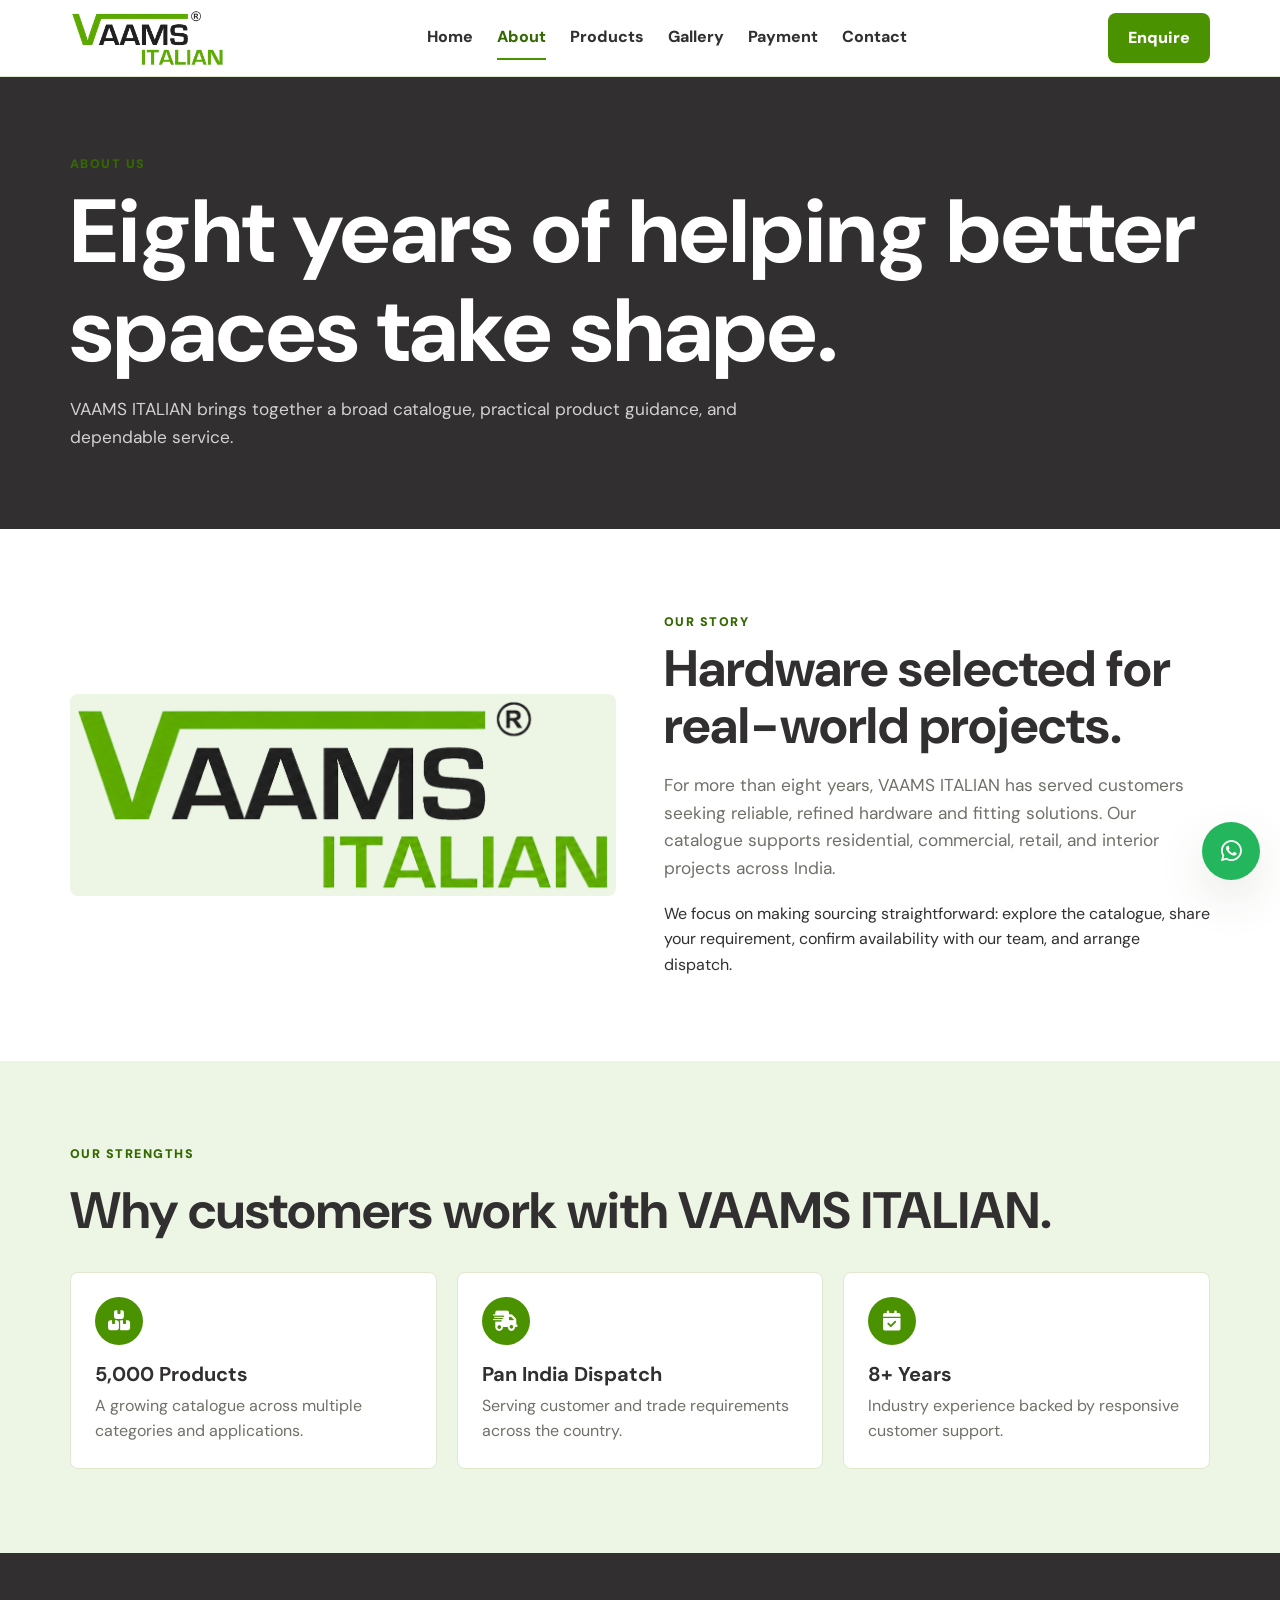
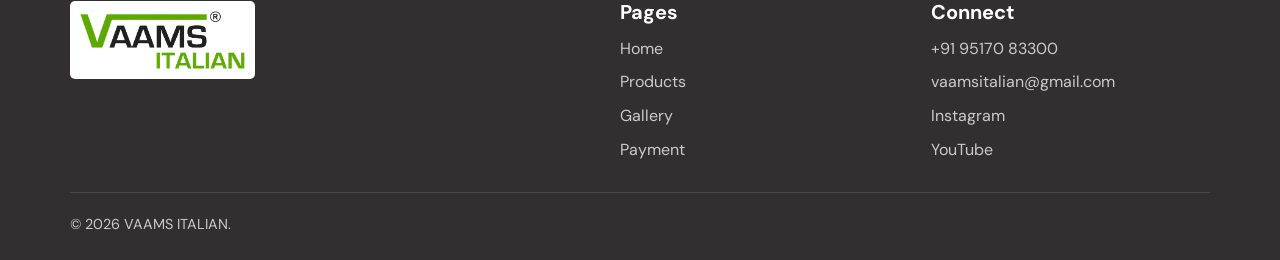
==== commit 2c43c34d: "Add sheet-driven gallery page" ====
--- a/about.html
+++ b/about.html
@@ -1,4 +1,4 @@
 <!doctype html><html lang="en"><head><meta charset="utf-8"><meta name="viewport" content="width=device-width,initial-scale=1"><title>About | VAAMS ITALIAN</title><link rel="preconnect" href="https://fonts.googleapis.com"><link rel="preconnect" href="https://fonts.gstatic.com" crossorigin><link href="https://fonts.googleapis.com/css2?family=DM+Sans:wght@400;500;600;700;800;900&display=swap" rel="stylesheet"><link rel="stylesheet" href="https://cdnjs.cloudflare.com/ajax/libs/font-awesome/6.5.2/css/all.min.css"><link rel="stylesheet" href="style.css"></head><body>
-<header class="site-header"><nav class="container nav"><a class="logo" href="index.html"><img src="assets/vaams-logo-transparent.png" alt="VAAMS ITALIAN"></a><div class="nav-links"><a href="index.html">Home</a><a href="about.html">About</a><a href="products.html">Products</a><a href="payment.html">Payment</a><a href="contact.html">Contact</a></div><div class="nav-actions"><a class="btn" data-whatsapp target="_blank">Enquire</a><button class="menu-toggle" aria-label="Open menu"><i class="fa-solid fa-bars"></i></button></div></nav></header>
+<header class="site-header"><nav class="container nav"><a class="logo" href="index.html"><img src="assets/vaams-logo-transparent.png" alt="VAAMS ITALIAN"></a><div class="nav-links"><a href="index.html">Home</a><a href="about.html">About</a><a href="products.html">Products</a><a href="gallery.html">Gallery</a><a href="payment.html">Payment</a><a href="contact.html">Contact</a></div><div class="nav-actions"><a class="btn" data-whatsapp target="_blank">Enquire</a><button class="menu-toggle" aria-label="Open menu"><i class="fa-solid fa-bars"></i></button></div></nav></header>
 <main><section class="page-hero"><div class="container"><p class="eyebrow">About us</p><h1>Eight years of helping better spaces take shape.</h1><p class="lead">VAAMS ITALIAN brings together a broad catalogue, practical product guidance, and dependable service.</p></div></section><section class="section"><div class="container split"><div class="brand-showcase"><img src="assets/vaams-logo-transparent.png" alt="VAAMS ITALIAN logo"></div><div><p class="eyebrow">Our story</p><h2>Hardware selected for real-world projects.</h2><p class="lead" style="margin-top:18px">For more than eight years, VAAMS ITALIAN has served customers seeking reliable, refined hardware and fitting solutions. Our catalogue supports residential, commercial, retail, and interior projects across India.</p><p style="margin-top:18px">We focus on making sourcing straightforward: explore the catalogue, share your requirement, confirm availability with our team, and arrange dispatch.</p></div></div></section><section class="section soft-section"><div class="container"><div class="section-head"><p class="eyebrow">Our strengths</p><h2>Why customers work with VAAMS ITALIAN.</h2></div><div class="feature-grid"><article class="feature-card"><span class="feature-icon"><i class="fa-solid fa-boxes-stacked"></i></span><h3>5,000 Products</h3><p>A growing catalogue across multiple categories and applications.</p></article><article class="feature-card"><span class="feature-icon"><i class="fa-solid fa-truck-fast"></i></span><h3>Pan India Dispatch</h3><p>Serving customer and trade requirements across the country.</p></article><article class="feature-card"><span class="feature-icon"><i class="fa-solid fa-calendar-check"></i></span><h3>8+ Years</h3><p>Industry experience backed by responsive customer support.</p></article></div></div></section></main>
-<footer class="footer"><div class="container footer-grid"><div><img class="footer-logo" src="assets/vaams-logo-transparent.png" alt="VAAMS ITALIAN"></div><div><h3>Pages</h3><div class="footer-links"><a href="index.html">Home</a><a href="products.html">Products</a><a href="payment.html">Payment</a></div></div><div><h3>Connect</h3><div class="footer-links"><a data-phone></a><a data-email></a><a data-instagram target="_blank">Instagram</a><a data-youtube target="_blank">YouTube</a></div></div></div><div class="container footer-bottom">&copy; <span data-year></span> VAAMS ITALIAN.</div></footer><a class="floating-whatsapp" data-whatsapp target="_blank"><i class="fa-brands fa-whatsapp"></i></a><script src="app.js"></script></body></html>
+<footer class="footer"><div class="container footer-grid"><div><img class="footer-logo" src="assets/vaams-logo-transparent.png" alt="VAAMS ITALIAN"></div><div><h3>Pages</h3><div class="footer-links"><a href="index.html">Home</a><a href="products.html">Products</a><a href="gallery.html">Gallery</a><a href="payment.html">Payment</a></div></div><div><h3>Connect</h3><div class="footer-links"><a data-phone></a><a data-email></a><a data-instagram target="_blank">Instagram</a><a data-youtube target="_blank">YouTube</a></div></div></div><div class="container footer-bottom">&copy; <span data-year></span> VAAMS ITALIAN.</div></footer><a class="floating-whatsapp" data-whatsapp target="_blank"><i class="fa-brands fa-whatsapp"></i></a><script src="app.js"></script></body></html>
--- a/style.css
+++ b/style.css
@@ -111,7 +111,7 @@
 .page-hero { padding: 78px 0; background: var(--charcoal); color: #fff; }
 .page-hero .lead { margin-top: 16px; color: rgba(255,255,255,.78); }
 
-.usp-grid, .feature-grid, .product-grid, .contact-grid, .payment-grid {
+.usp-grid, .feature-grid, .product-grid, .gallery-grid, .contact-grid, .payment-grid {
   display: grid;
   gap: 20px;
 }
@@ -131,7 +131,7 @@
 .video-copy { padding: 18px; }
 .video-copy p { margin-top: 7px; color: var(--muted); }
 .usp-grid { grid-template-columns: repeat(3, minmax(0, 1fr)); margin-top: -42px; position: relative; z-index: 3; }
-.usp-card, .feature-card, .product-card, .panel {
+.usp-card, .feature-card, .product-card, .gallery-card, .panel {
   border: 1px solid var(--line);
   border-radius: var(--radius);
   background: #fff;
@@ -187,6 +187,13 @@
 .product-card p { margin-top: 9px; color: var(--muted); font-size: .94rem; }
 .product-code { margin-top: 13px; font-size: .8rem; font-weight: 800; }
 .catalog-status { padding: 24px; border: 1px dashed var(--line); border-radius: var(--radius); color: var(--muted); }
+.gallery-grid { grid-template-columns: repeat(3, minmax(0, 1fr)); align-items: start; }
+.gallery-card { overflow: hidden; box-shadow: none; }
+.gallery-card img { width: 100%; aspect-ratio: 4 / 3; object-fit: cover; background: var(--green-soft); transition: transform .25s ease; }
+.gallery-card a:hover img { transform: scale(1.03); }
+.gallery-copy { padding: 18px; }
+.gallery-copy span { display: inline-block; margin-bottom: 8px; color: var(--green-dark); font-size: .76rem; font-weight: 900; text-transform: uppercase; }
+.gallery-copy p { margin-top: 8px; color: var(--muted); font-size: .94rem; }
 
 .payment-grid { grid-template-columns: minmax(0, 680px); justify-content: center; align-items: start; }
 .payment-grid:has(.payment-reveal.visible) { grid-template-columns: minmax(0, 520px) minmax(0, 520px); }
@@ -243,7 +250,7 @@
   }
   .nav-links.open { display: flex; }
   .nav-links a { padding: 11px 0; }
-  .usp-grid, .feature-grid, .product-grid { grid-template-columns: repeat(2, minmax(0, 1fr)); }
+  .usp-grid, .feature-grid, .product-grid, .gallery-grid { grid-template-columns: repeat(2, minmax(0, 1fr)); }
   .split, .contact-grid, .payment-grid, .payment-grid:has(.payment-reveal.visible) { grid-template-columns: minmax(0, 1fr); }
   .payment-grid:has(.payment-reveal.visible) { max-width: 680px; }
   .footer-grid { grid-template-columns: 1fr 1fr; }
@@ -262,7 +269,7 @@
   .hero-content { padding: 74px 0; }
   .hero-actions, .hero-actions .btn { width: 100%; }
   .usp-grid { margin-top: 0; padding-top: 18px; }
-  .usp-grid, .feature-grid, .product-grid, .footer-grid, .form-grid { grid-template-columns: 1fr; }
+  .usp-grid, .feature-grid, .product-grid, .gallery-grid, .footer-grid, .form-grid { grid-template-columns: 1fr; }
   .usp-card { padding: 20px; }
   .video-grid { grid-template-columns: 1fr; }
   .catalog-toolbar, .unlock-row { grid-template-columns: 1fr; }
